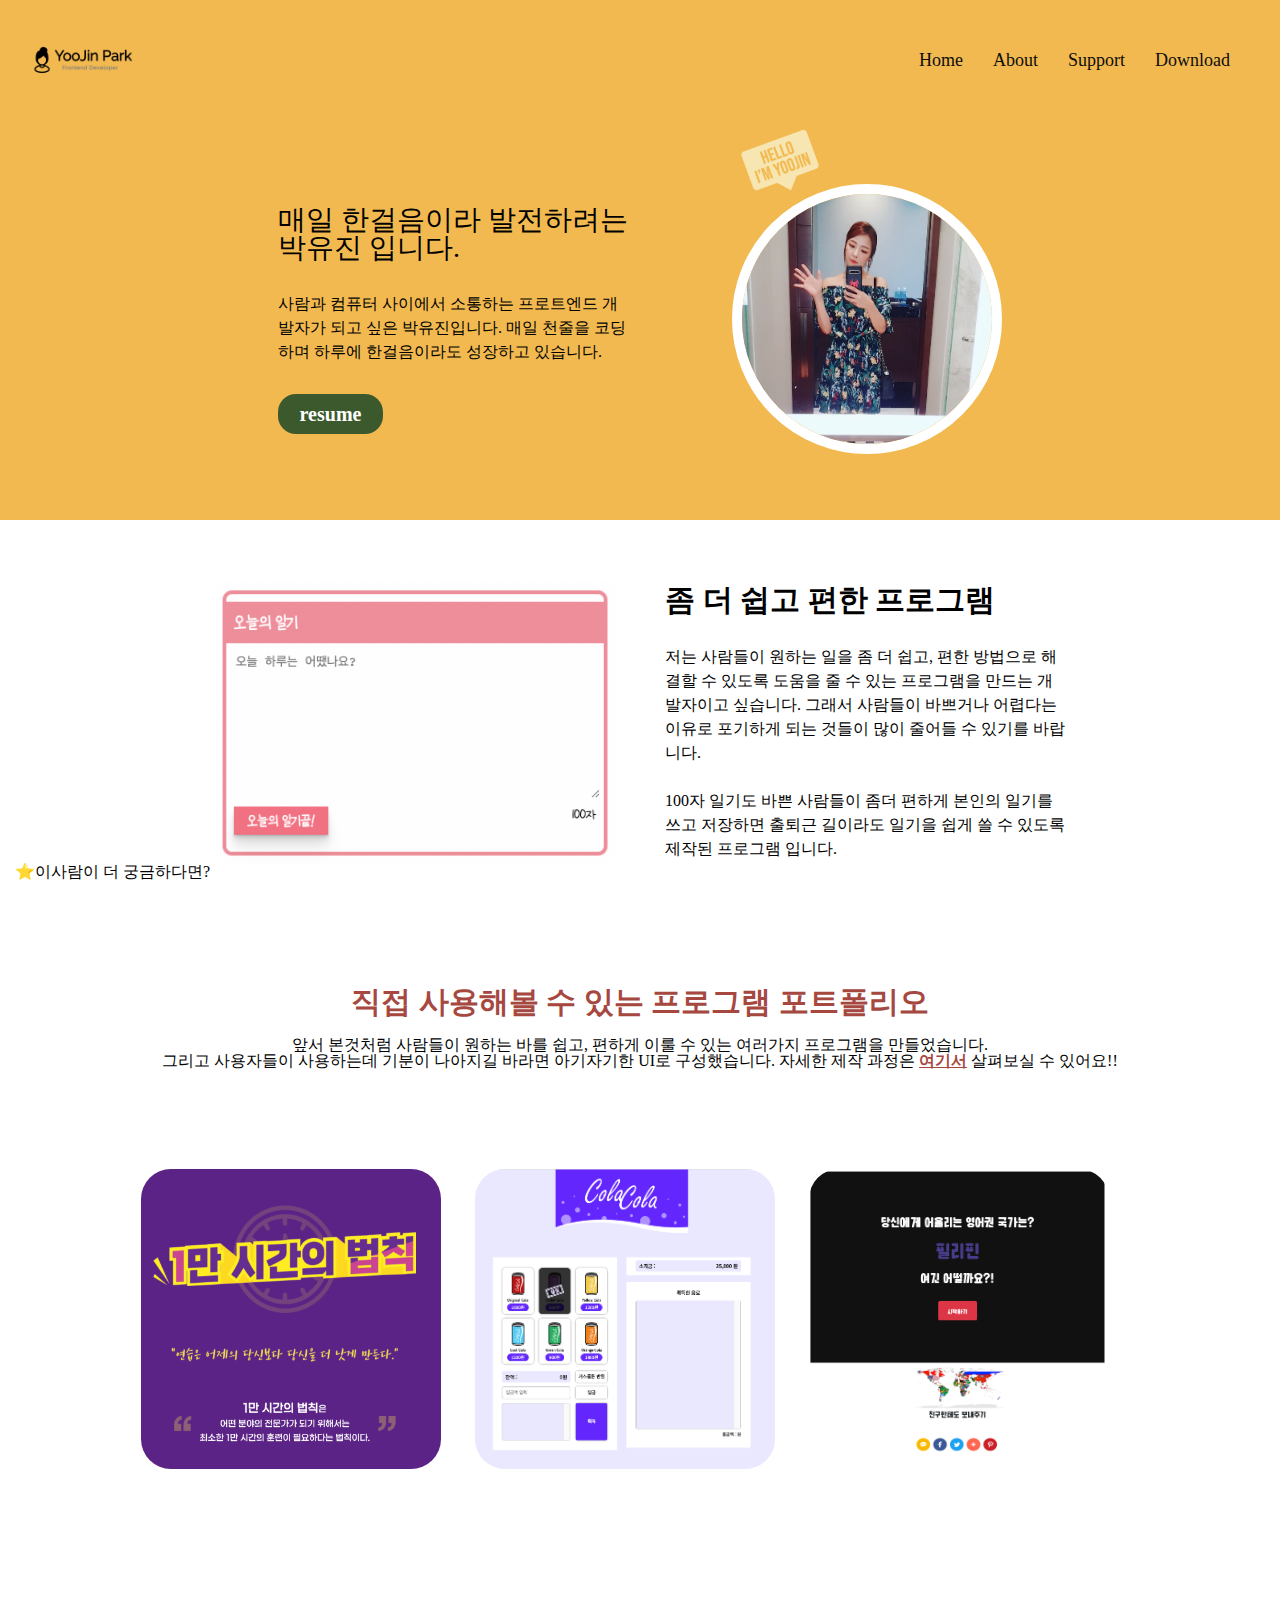
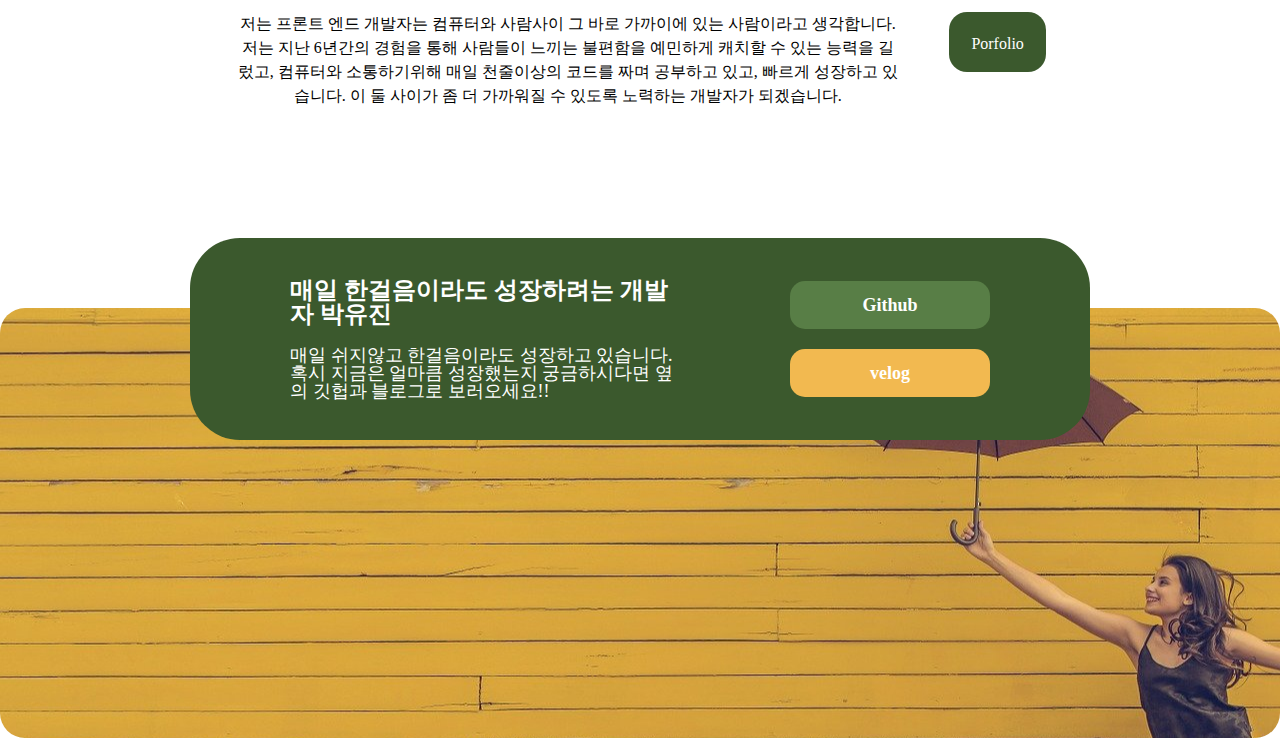
==== Welcome to the Park/index.html @ 097a8c99 "complete first version" ====
<!DOCTYPE html>
<html lang="ko">
<head>
    <meta charset="UTF-8">
    <meta http-equiv="X-UA-Compatible" content="IE=edge">
    <meta name="viewport" content="width=device-width, initial-scale=1.0">
    <title>yoojin park</title>
    <link rel="stylesheet" href="./reset.css">
    <link rel="stylesheet" href="./style.css">
</head>
<body>
    <nav class="cont-nav">
        <img src="./img/My project.png" alt="logo" class="nav-img">
        <div class="menu">
            <ul class="menu-list">
                <li><a href="" class="menu-item">Home</a></li>
                <li><a href="" class="menu-item">About</a></li>
                <li><a href="" class="menu-item">Support</a></li>
                <li><a href="" class="menu-item">Download</a></li>
            </ul>
        </div>
    </nav>
    <header>
        <div class="header-txt">
            <h1>매일 한걸음이라 발전하려는<br> 박유진 입니다. </h1>
            <p>사람과 컴퓨터 사이에서 소통하는 프로트엔드 개발자가 되고 싶은 박유진입니다. 매일 천줄을 코딩하며 하루에 한걸음이라도     성장하고 있습니다.</p>
            <a href="https://yoojin-park19.github.io/resume/resume/" class="btn-resume">resume</a>
        </div>
        <div class="header-img-wrap">
            <button class="btn-modal"><img src="./img/My project (2).png" alt="hi" class="host-img-hi"></button>
            <!-- modal -->
            <div class="box-modal">
                <p>🎊 Congraturation 🎊</p>
                <p>You've got found Secret!</p>
                <img src="./img/piglet-g5f7fe7d08_1920.jpg" alt="pig" class="modal-img" >
            </div>
            <img src="./img/yoojin.png" alt="yoojin" class="host-img">
        </div>
    </header>
    <section class="cont-moto">
        <a href="https://yoojin-park19.github.io/100letters_diary/100letters_diary/"><img src="./img/100letters.png" alt="" class="cont-moto-img"></a>
        <div class="cont-moto-txt">
            <h2>좀 더 쉽고 편한 프로그램</h2>
            <p>저는 사람들이 원하는 일을 좀 더 쉽고, 편한 방법으로 해결할 수 있도록 도움을 줄 수 있는 프로그램을 만드는 개발자이고 싶습니다.
                그래서 사람들이 바쁘거나 어렵다는 이유로 포기하게 되는 것들이 많이 줄어들 수 있기를 바랍니다.<br><br>
                100자 일기도 바쁜 사람들이 좀더 편하게 본인의 일기를 쓰고 저장하면 출퇴근 길이라도 일기을 쉽게 쓸 수 있도록 제작된 프로그램 입니다.
            </p>
        </div>
    </section>
    <section class="cont-port">
        <h2>직접 사용해볼 수 있는 프로그램 포트폴리오</h2>
        <p>앞서 본것처럼 사람들이 원하는 바를 쉽고, 편하게 이룰 수 있는 여러가지 프로그램을 만들었습니다.<br>
        그리고 사용자들이 사용하는데 기분이 나아지길 바라면 아기자기한 UI로 구성했습니다. 자세한 제작 과정은 <a href="https://github.com/yoojin-park19">여기서</a> 살펴보실 수 있어요!!
        </p>
        <div class="cont-port-img-wrap">
            <a href="https://yoojin-park19.github.io/10000hours/10000hour/"><img src="./img/10000hours.png" alt="" class="cont-port-img"></a>
            <a href="https://yoojin-park19.github.io/Pactice/vending-machine/"><img src="./img/vending.png" alt="" class="cont-port-img"></a>
            <a href="https://whichcountry.shop/"><img src="./img/whichcountry.png" alt="" class="cont-port-img"></a>
        </div>
        <div class="cont-port-txt">
            <p>저는 프론트 엔드 개발자는 컴퓨터와 사람사이 그 바로 가까이에 있는 사람이라고 생각합니다. 저는 지난 6년간의 경험을 통해 사람들이 느끼는 불편함을 예민하게 캐치할 수 있는 능력을 길렀고,
                컴퓨터와 소통하기위해 매일 천줄이상의 코드를 짜며 공부하고 있고, 빠르게 성장하고 있습니다. 이 둘 사이가 좀 더 가까워질 수 있도록 노력하는 개발자가 되겠습니다.
            </p>
            <a class="btn-port">Porfolio</a>
        </div>
    </section>
    <footer  class="footer">
        <div class="cont-blog">
            <div class="cont-blog-txt">
                <h2>매일 한걸음이라도 성장하려는 개발자 박유진</h2>
                <p>매일 쉬지않고 한걸음이라도 성장하고 있습니다.혹시 지금은 얼마큼 성장했는지 궁금하시다면 옆의 깃헙과 블로그로 보러오세요!!</p>
            </div>
            <div class="cont-blog-btn">
                <a href="https://github.com/yoojin-park19" class="btn-github">Github</ㅁ>
                <a href="https://velog.io/@yoojinpark" class="btn-velog">velog</a>
            </div>
        </div>
        <img src="" alt="">
        <div class="sns">
            <a class="btn-more">⭐이사람이 더 궁금하다면?</a>
            <ul class="sns-list"> 
                <li><a href="mailto:urreal@naver.com"><img src="./img/envelope-regular.svg" alt="" class="sns-img" >메일 쓰기</a></li>
                <li><a href="https://github.com/yoojin-park19"><img src="./img/github-brands.svg" alt="" class="sns-img" >깃헙 보러가기</a></li>
                <li><a href="./rsc/resume_yoojinpark.pdf"><img src="./img/file-solid.svg" alt="" class="sns-img" >이력서 보러가기</a></li>
                <li><a href=""><img src="./img/file-alt-solid.svg" alt="" class="sns-img" >포트폴리오 보러가기</a></li>
            </ul>
        </div>
    </footer>
    <script src="./app.js"></script>
</body>
</html>
---- Welcome to the Park/style.css ----
@font-face {
    font-family: 'Goyang';
    src: url('https://cdn.jsdelivr.net/gh/projectnoonnu/noonfonts_one@1.0/Goyang.woff') format('woff');
    font-weight: normal;
    font-style: normal;
}

body {
    font-family: 'Goyang';
    display: flex;
    flex-direction: column;
    justify-content: center;
    align-items: center;
}
/* nav*/
.cont-nav {
    width: 100%;
    background-color: #F2B950;
    padding: 0 30px;
    display: flex;
    justify-content: space-between;
    align-items: center;
}
.cont-nav .nav-img {
    width: 120px;
    margin-left: 30px;
}
.cont-nav .menu-list {
    display: flex;
    gap: 30px;
    margin-right: 50px;
}
.cont-nav .menu-list .menu-item {
    text-decoration: none;
    font-family: 'Goyang';
    font-size: 18px;
    color: #0D0D0D
}
.cont-nav .menu-list .menu-item:hover {
    color: #3B592D;
}


/* header */
header {
    width: 100%;
    background-color: #F2B950;
    display: flex;
    justify-content: center;
    height: 400px;
    align-items: center;
}
header .header-txt {
    font-family: 'Goyang';
    max-width: 350px;
    display: flex;
    flex-direction: column;
    flex-wrap: wrap;
    gap: 30px;
    margin-right: 100px;
}
header .header-txt h1 {
    font-size: 28px;
}
header .header-txt p {
    font-size: 16px;
    line-height: 1.5;
}
header .header-txt .btn-resume {
    width: 30%;
    height: 30px;
    background-color: #3B592D;
    color: white;
    border-radius: 18px;
    text-align: center;
    padding-top: 10px;
    text-decoration: none;
    font-weight: 700;
    font-size: 20px;
}
header .header-img-wrap {
    position: relative;
}
header .host-img {
    max-width: 250px;
    height: 250px;
    border-radius: 160px;
    border: 10px solid #fff;
    position: relative;
}
header .host-img-hi {
    height: 200px;
    position: absolute;
    top: -156px;
    left: -55px;
    transform: rotate(-20deg);
}
.cont-moto {
    display: flex;
    justify-content: center;
    align-items: center;
    padding: 60px 0;
    width: 80%;
}
.cont-moto .cont-moto-img {
    width: 400px;
    border-radius: 15px;
}
.cont-moto .cont-moto-txt {
    max-width: 400px;
    margin-left: 50px;
    font-family: 'Goyang';
}
.cont-moto .cont-moto-txt h2{
    font-size: 30px;
    font-weight: 700;
    margin-bottom: 30px;
}
.cont-moto .cont-moto-txt p{
    font-size: 16px;
    line-height: 1.5;
}
.cont-port {
    display: flex;
    flex-direction: column;
    justify-content: center;
    align-items: center;
    font-family: 'Goyang';
    padding: 60px;
    text-align: center;
}
.cont-port h2 {
    font-size: 30px;
    color: #a6483f;
    font-weight: 700;
    margin-bottom: 20px;
}
.cont-port p>a {
    color: #a6483f;
    font-weight: 700;
    text-decoration: underline;
}
.cont-port .cont-port-img-wrap {
    margin: 100px 0;
}
.cont-port .cont-port-img {
    width: 300px;
    height: 300px;
    border-radius: 30px;
    margin-right: 30px;
}
.cont-port-txt {
    display: flex;
    width: 70%;
    gap: 18px;
    justify-content: center;
    padding: 40px;
    line-height: 1.5;
}
.cont-port-txt .btn-port {
    width: 45%;
    height: 40px;
    background-color: #3B592D;
    color: white;
    border-radius: 18px;
    text-align: center;
    padding-top: 20px;
    text-decoration: none;
    margin-left: 30px;
}
.footer {
    width: 100%;
    height: 400px;
    padding: 15px 0;
    background-color: #F28B66;
    border-radius: 25px;
    background: url(./img/footer.jpg) center;
    display: flex;
    justify-content: center;
    position: relative;
    margin-top: 100px;
}
.cont-blog {
    display: flex;
    font-family: 'Goyang';
    justify-content: space-around;
    align-items: center;
    background-color: #3B592D;
    color: #fff;
    max-width: 800px;
    padding: 40px 50px;
    border-radius: 50px;
    margin: 40px 0;
    position: absolute;
    top: -110px;
}
.cont-blog-txt {
    width: 50%;
}
.cont-blog-txt h2 {
    font-size: 24px;
    font-weight: 700;
    margin-bottom: 20px;
}
.cont-blog-txt p {
    font-size: 18px;
}
.cont-blog .cont-blog-btn {
    display: flex;
    flex-direction: column;
    gap: 20px;
    font-weight: 700;
    font-size: 18px;;
}
.cont-blog .cont-blog-btn .btn-github {
    width: 200px;
    padding: 15px 0;
    background-color:  #587e46;
    border-radius: 15px;
    color: #fff;
    text-align: center;
}
.cont-blog .cont-blog-btn .btn-velog {
    width: 200px;
    padding: 15px 0;
    background-color:#F2B950;
    border-radius: 15px;
    color: #fff;
    text-align: center;
}
.footer .sns {
    position: absolute;
    bottom: 10px;
    gap: 20px;
    display: flex;
    bottom: 10px;
    left: 10px;
    flex-direction: column;
    justify-content: center;
    position: fixed;
    background-color: #fff;
    border-radius: 10px;
    padding: 10px 5px;
}
.sns .sns-list {
    display: none;
}
.sns .sns-list.on {
    display: block;
}
.sns .sns-list li{
margin-bottom: 10px;
}
.sns-list .sns-img {
    width: 25px;
    margin-right: 10px;
    vertical-align: top;
    margin-top: -5px;
}

.sns .btn-more {
    cursor: pointer;
}
/* 모달창 */
.box-modal {
    width: 300px;
    height:230px;
    position: absolute;
    background-color: #fff;
    top:10px;
    left: -300px;
    z-index: 1;
    border-radius: 20px;
    text-align: center;
    padding: 10px 20px;
    box-sizing: border-box;
    font-size: 24px;
    line-height: 1.5; 
    border: 5px solid palevioletred;
    display: none;
}
.box-modal.on {
    display: block;
}
.box-modal .modal-img {
    width: 250px;
    height: 100px;
    margin-top: 10px;
    border-radius: 15px;
}
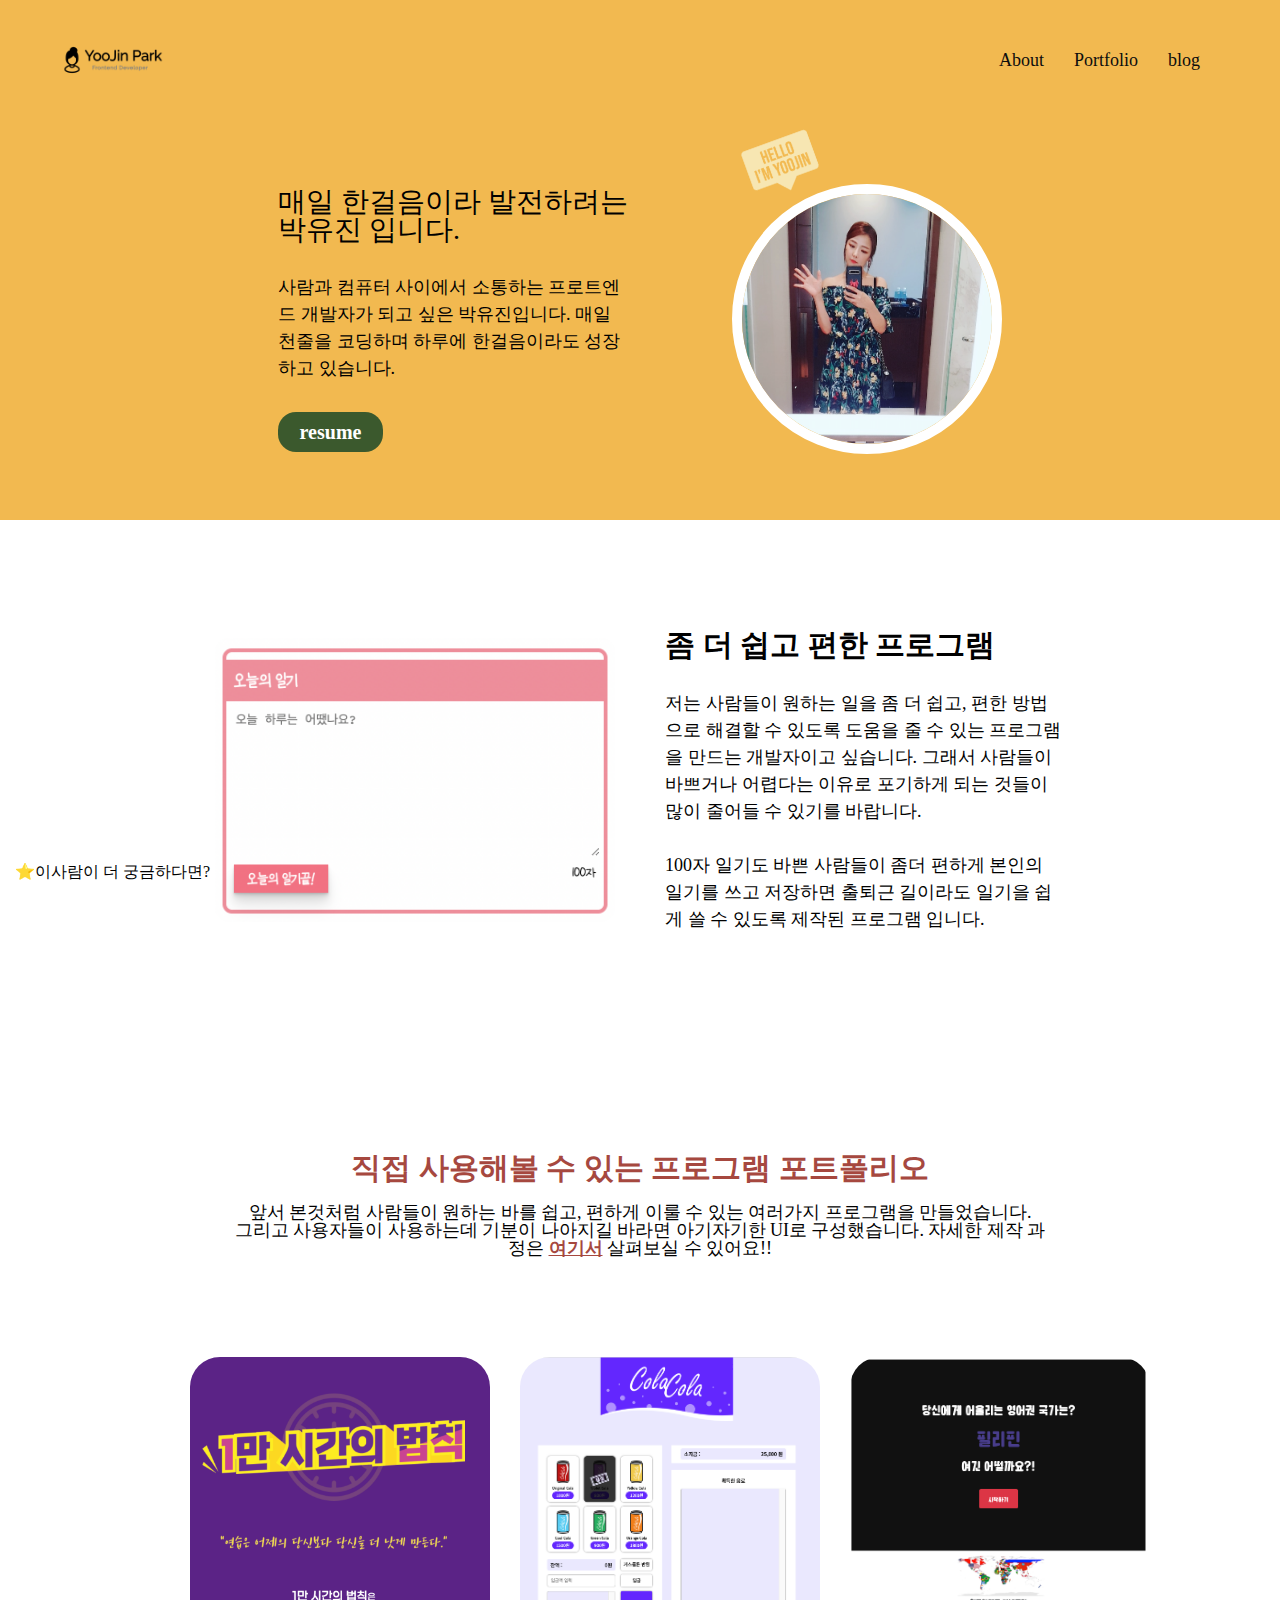
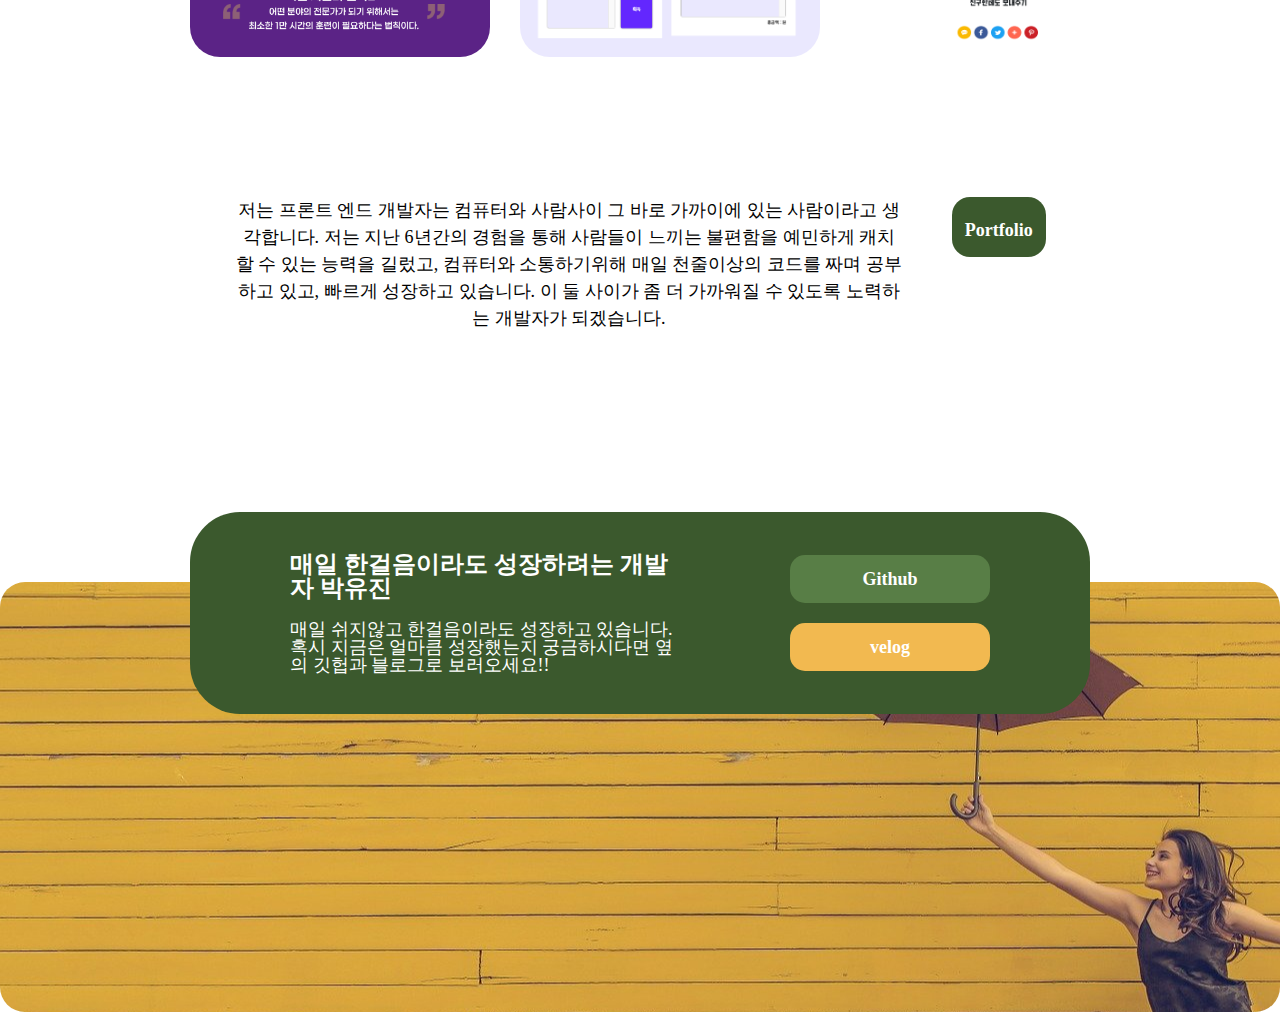
==== commit a8354dee: "add. new resume and portfolio" ====
--- a/Welcome to the Park/index.html
+++ b/Welcome to the Park/index.html
@@ -7,24 +7,25 @@
     <title>yoojin park</title>
     <link rel="stylesheet" href="./reset.css">
     <link rel="stylesheet" href="./style.css">
+    <link rel="stylesheet" href="./medium.css">
+    <link rel="stylesheet" href="./small.css">
 </head>
 <body>
     <nav class="cont-nav">
         <img src="./img/My project.png" alt="logo" class="nav-img">
         <div class="menu">
-            <ul class="menu-list">
-                <li><a href="" class="menu-item">Home</a></li>
-                <li><a href="" class="menu-item">About</a></li>
-                <li><a href="" class="menu-item">Support</a></li>
-                <li><a href="" class="menu-item">Download</a></li>
+            <ul class="menu-list">     
+                <li><a href="#about" class="menu-item">About</a></li>
+                <li><a href="#portfolio" class="menu-item">Portfolio</a></li>
+                <li><a href="#blog" class="menu-item">blog</a></li>
             </ul>
         </div>
     </nav>
     <header>
-        <div class="header-txt">
+        <div class="header-txt" >
             <h1>매일 한걸음이라 발전하려는<br> 박유진 입니다. </h1>
             <p>사람과 컴퓨터 사이에서 소통하는 프로트엔드 개발자가 되고 싶은 박유진입니다. 매일 천줄을 코딩하며 하루에 한걸음이라도     성장하고 있습니다.</p>
-            <a href="https://yoojin-park19.github.io/resume/resume/" class="btn-resume">resume</a>
+            <a href="./rsc/resume_park yoojin.pdf" class="btn-resume">resume</a>
         </div>
         <div class="header-img-wrap">
             <button class="btn-modal"><img src="./img/My project (2).png" alt="hi" class="host-img-hi"></button>
@@ -37,7 +38,7 @@
             <img src="./img/yoojin.png" alt="yoojin" class="host-img">
         </div>
     </header>
-    <section class="cont-moto">
+    <section class="cont-moto" id="about">
         <a href="https://yoojin-park19.github.io/100letters_diary/100letters_diary/"><img src="./img/100letters.png" alt="" class="cont-moto-img"></a>
         <div class="cont-moto-txt">
             <h2>좀 더 쉽고 편한 프로그램</h2>
@@ -47,31 +48,35 @@
             </p>
         </div>
     </section>
-    <section class="cont-port">
-        <h2>직접 사용해볼 수 있는 프로그램 포트폴리오</h2>
-        <p>앞서 본것처럼 사람들이 원하는 바를 쉽고, 편하게 이룰 수 있는 여러가지 프로그램을 만들었습니다.<br>
-        그리고 사용자들이 사용하는데 기분이 나아지길 바라면 아기자기한 UI로 구성했습니다. 자세한 제작 과정은 <a href="https://github.com/yoojin-park19">여기서</a> 살펴보실 수 있어요!!
-        </p>
+    <section class="cont-port" id="portfolio">
+        <div class="intro-port">
+            <h2>직접 사용해볼 수 있는 프로그램 포트폴리오</h2>
+            <p>앞서 본것처럼 사람들이 원하는 바를 쉽고, 편하게 이룰 수 있는 여러가지 프로그램을 만들었습니다.<br>
+            그리고 사용자들이 사용하는데 기분이 나아지길 바라면 아기자기한 UI로 구성했습니다. 자세한 제작 과정은 <a href="https://github.com/yoojin-park19">여기서</a> 살펴보실 수 있어요!!
+            </p>
+        </div>  
         <div class="cont-port-img-wrap">
-            <a href="https://yoojin-park19.github.io/10000hours/10000hour/"><img src="./img/10000hours.png" alt="" class="cont-port-img"></a>
-            <a href="https://yoojin-park19.github.io/Pactice/vending-machine/"><img src="./img/vending.png" alt="" class="cont-port-img"></a>
-            <a href="https://whichcountry.shop/"><img src="./img/whichcountry.png" alt="" class="cont-port-img"></a>
+            <ul class="list-port">
+                <li><a href="https://yoojin-park19.github.io/10000hours/10000hour/"><img src="./img/10000hours.png" alt="10000hours" class="cont-port-img"></a></li>
+                <li><a href="https://yoojin-park19.github.io/Pactice/vending-machine/"><img src="./img/vending.png" alt="vending-machine" class="cont-port-img"></a></li>
+                <li><a href="https://whichcountry.shop/"><img src="./img/whichcountry.png" alt="app for study abroad" class="cont-port-img last"></a></li>
+            </ul>
         </div>
         <div class="cont-port-txt">
             <p>저는 프론트 엔드 개발자는 컴퓨터와 사람사이 그 바로 가까이에 있는 사람이라고 생각합니다. 저는 지난 6년간의 경험을 통해 사람들이 느끼는 불편함을 예민하게 캐치할 수 있는 능력을 길렀고,
                 컴퓨터와 소통하기위해 매일 천줄이상의 코드를 짜며 공부하고 있고, 빠르게 성장하고 있습니다. 이 둘 사이가 좀 더 가까워질 수 있도록 노력하는 개발자가 되겠습니다.
             </p>
-            <a class="btn-port">Porfolio</a>
+            <a href="./rsc/portpolio_park yoojin.pdf" class="btn-port">Portfolio</a>
         </div>
     </section>
-    <footer  class="footer">
+    <footer  class="footer" id="blog">
         <div class="cont-blog">
             <div class="cont-blog-txt">
                 <h2>매일 한걸음이라도 성장하려는 개발자 박유진</h2>
                 <p>매일 쉬지않고 한걸음이라도 성장하고 있습니다.혹시 지금은 얼마큼 성장했는지 궁금하시다면 옆의 깃헙과 블로그로 보러오세요!!</p>
             </div>
             <div class="cont-blog-btn">
-                <a href="https://github.com/yoojin-park19" class="btn-github">Github</ㅁ>
+                <a href="https://github.com/yoojin-park19" class="btn-github">Github</a>
                 <a href="https://velog.io/@yoojinpark" class="btn-velog">velog</a>
             </div>
         </div>
@@ -81,11 +86,19 @@
             <ul class="sns-list"> 
                 <li><a href="mailto:urreal@naver.com"><img src="./img/envelope-regular.svg" alt="" class="sns-img" >메일 쓰기</a></li>
                 <li><a href="https://github.com/yoojin-park19"><img src="./img/github-brands.svg" alt="" class="sns-img" >깃헙 보러가기</a></li>
-                <li><a href="./rsc/resume_yoojinpark.pdf"><img src="./img/file-solid.svg" alt="" class="sns-img" >이력서 보러가기</a></li>
-                <li><a href=""><img src="./img/file-alt-solid.svg" alt="" class="sns-img" >포트폴리오 보러가기</a></li>
+                <li><a href="./rsc/resume_park yoojin.pdf"><img src="./img/file-solid.svg" alt="" class="sns-img" >이력서 보러가기</a></li>
+                <li><a href="./rsc/portpolio_park yoojin.pdf"><img src="./img/file-alt-solid.svg" alt="" class="sns-img" >포트폴리오 보러가기</a></li>
             </ul>
         </div>
     </footer>
+    <div class="small-footer">
+        <ul class="list-footer">
+            <li><a href="mailto:urreal@naver.com"><img src="./img/envelope-regular.svg" alt="" class="footer-img" ></a></li>
+            <li><a href="https://github.com/yoojin-park19"><img src="./img/github-brands.svg" alt="" class="footer-img" ></a></li>
+            <li><a href="./rsc/resume_park yoojin.pdf"><img src="./img/file-solid.svg" alt="" class="footer-img" ></a></li>
+            <li><a href="./rsc/portpolio_park yoojin.pdf"><img src="./img/file-alt-solid.svg" alt="" class="footer-img" ></a></li>
+        </ul>
+    </div>
     <script src="./app.js"></script>
 </body>
 </html>--- a/Welcome to the Park/style.css
+++ b/Welcome to the Park/style.css
@@ -14,12 +14,13 @@
 }
 /* nav*/
 .cont-nav {
-    width: 100%;
+    width: 100vw;
     background-color: #F2B950;
     padding: 0 30px;
     display: flex;
     justify-content: space-between;
     align-items: center;
+    box-sizing: border-box;
 }
 .cont-nav .nav-img {
     width: 120px;
@@ -58,12 +59,13 @@
     flex-wrap: wrap;
     gap: 30px;
     margin-right: 100px;
+    width: 65%;
 }
 header .header-txt h1 {
     font-size: 28px;
 }
 header .header-txt p {
-    font-size: 16px;
+    font-size: 18px;
     line-height: 1.5;
 }
 header .header-txt .btn-resume {
@@ -101,6 +103,7 @@
     align-items: center;
     padding: 60px 0;
     width: 80%;
+    margin: 50px 0;
 }
 .cont-moto .cont-moto-img {
     width: 400px;
@@ -117,7 +120,7 @@
     margin-bottom: 30px;
 }
 .cont-moto .cont-moto-txt p{
-    font-size: 16px;
+    font-size: 18px;
     line-height: 1.5;
 }
 .cont-port {
@@ -128,26 +131,38 @@
     font-family: 'Goyang';
     padding: 60px;
     text-align: center;
+    margin: 50px 0;
+}
+.cont-port .intro-port {
+    width: 70%;
+}
+.cont-port .intro-port p {
+    font-size: 18px;
 }
 .cont-port h2 {
     font-size: 30px;
     color: #a6483f;
     font-weight: 700;
     margin-bottom: 20px;
+    width: auto;
 }
 .cont-port p>a {
     color: #a6483f;
     font-weight: 700;
     text-decoration: underline;
 }
-.cont-port .cont-port-img-wrap {
-    margin: 100px 0;
+
+.list-port {
+    max-width: 900px;
+    height: 400px;
+    display: flex;
+    margin: 50px 0;
 }
 .cont-port .cont-port-img {
     width: 300px;
     height: 300px;
     border-radius: 30px;
-    margin-right: 30px;
+    margin: 50px 30px 0 0;
 }
 .cont-port-txt {
     display: flex;
@@ -156,9 +171,10 @@
     justify-content: center;
     padding: 40px;
     line-height: 1.5;
+    font-size: 18px;
 }
 .cont-port-txt .btn-port {
-    width: 45%;
+    width: 400px;
     height: 40px;
     background-color: #3B592D;
     color: white;
@@ -167,6 +183,8 @@
     padding-top: 20px;
     text-decoration: none;
     margin-left: 30px;
+    cursor: pointer;
+    font-weight: 700;
 }
 .footer {
     width: 100%;
@@ -196,6 +214,7 @@
 }
 .cont-blog-txt {
     width: 50%;
+    font-size: 18px;
 }
 .cont-blog-txt h2 {
     font-size: 24px;
@@ -287,4 +306,7 @@
     height: 100px;
     margin-top: 10px;
     border-radius: 15px;
+}
+.small-footer {
+    display: none;
 }--- a/Welcome to the Park/medium.css
+++ b/Welcome to the Park/medium.css
@@ -0,0 +1,24 @@
+@media (max-width:950px) {
+    .cont-port {
+        padding: 30px;
+    }
+    .cont-port .cont-port-txt .btn-port {
+        width: 400px;
+    }
+    .list-port {
+        width: 90%;
+        margin: 0;  
+    }
+    .list-port .cont-port-img {
+        width: 200px;
+        height: 200px;
+    }
+    .cont-moto {
+        flex-direction: column;
+        text-align: center;
+        align-items: center;
+    }
+    .cont-moto .cont-moto-img {
+        margin: 0 0 50px 30px;
+    }
+}--- a/Welcome to the Park/small.css
+++ b/Welcome to the Park/small.css
@@ -0,0 +1,71 @@
+@media (max-width: 684px) {
+    .cont-nav {
+        padding: 0;
+    }
+    .cont-nav .menu-list {
+        gap: 10px;
+    }
+    .header-img-wrap {
+        display: none;
+    }
+    header .header-txt {
+        text-align: center;
+        margin: 0;
+    }
+    header .header-txt .btn-resume {
+        width: 250px;
+    }
+    .cont-moto .cont-moto-img {
+        width: 280px;
+        height: 280px;
+        margin: 10px 0;
+    }
+    .cont-moto .cont-moto-txt {
+        margin: 0;
+    }
+    .cont-moto-txt h2 {
+        font-size: 24px;
+    }
+    .cont-port {
+        padding: 0;
+    }
+    .list-port {
+        flex-direction: column;
+    }
+    .cont-port .cont-port-img {
+        margin: 50px 0;
+        width: 300px;
+        height: 300px;
+    }
+    .cont-port .cont-port-img-wrap .list-port .last{
+        margin-bottom: 150px;
+    }
+    .cont-port h2 {
+        font-size: 24px;
+    }
+    .cont-port-txt {
+        display: none;
+    }
+    .footer{
+        display: none;
+    }
+    .small-footer {
+        display: block;
+        position: fixed;
+        bottom: 0;
+        left: 0;
+        padding: 10px;
+        border-top: 1px solid #888;
+        width: 100vw;
+        background-color: #fff;
+    }
+    .small-footer .list-footer {
+        display: flex;
+        justify-content: center;
+        margin-top: 10px;
+        gap: 40px;
+    }
+    .small-footer .list-footer .footer-img {
+        width: 25px;
+    }
+}